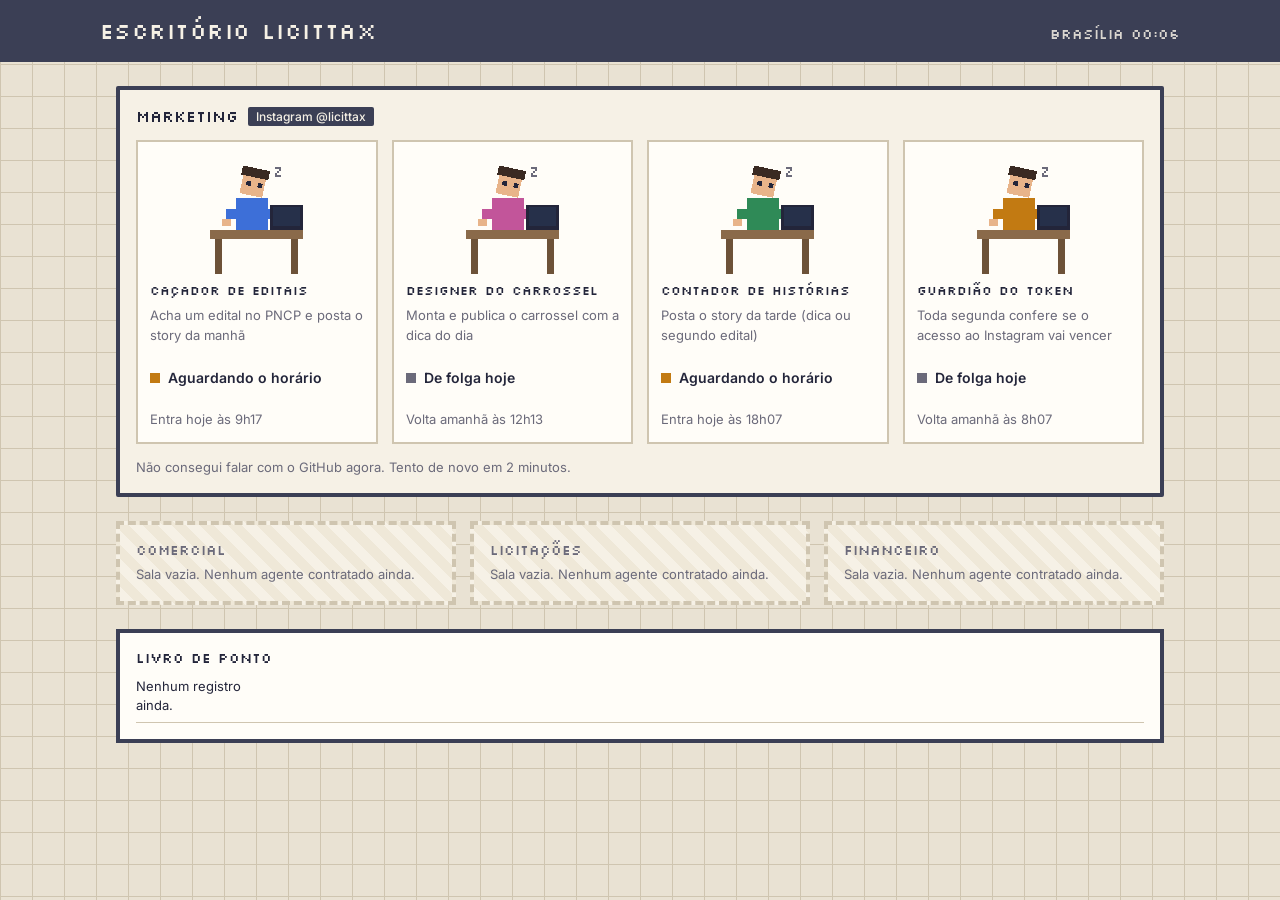
==== docs/escritorio/index.html @ 9f56977e "feat: escritorio virtual com o status ao vivo dos agentes Co-Authored-By: Claude Opus 5.5 <noreply@a" ====
<!doctype html>
<html lang="pt-BR">
<head>
<meta charset="utf-8">
<meta name="viewport" content="width=device-width,initial-scale=1,viewport-fit=cover">
<title>Escritório Licittax</title>
<link rel="preconnect" href="https://fonts.googleapis.com">
<link rel="stylesheet" href="https://fonts.googleapis.com/css2?family=Silkscreen&family=Inter:wght@400;500;600&display=swap">
<style>
/* Layout: planta baixa de escritório vista de cima — salas por departamento, mesas com os agentes. */
:root{
  --chao:#e9e2d3; --parede:#3b3f55; --sala:#f6f1e6; --linha:#cfc5b0;
  --tinta:#23253a; --suave:#6b6a7a;
  --ok:#2f8a57; --alerta:#c27a12; --erro:#c23b3b; --ativo:#3d6fd8;
  --pixel:"Silkscreen", ui-monospace, monospace; --texto:"Inter", system-ui, sans-serif;
  color-scheme:light;
}
*{box-sizing:border-box}
body{margin:0;background:var(--chao);color:var(--tinta);font:15px/1.5 var(--texto);
  background-image:linear-gradient(var(--linha) 1px,transparent 1px),linear-gradient(90deg,var(--linha) 1px,transparent 1px);
  background-size:32px 32px}
.topo{background:var(--parede);color:#f6f1e6;padding-block:18px;padding-left:max(16px,env(safe-area-inset-left,0px));padding-right:max(16px,env(safe-area-inset-right,0px))}
.topo-in{max-width:1080px;margin:0 auto;display:flex;flex-wrap:wrap;gap:8px 24px;align-items:baseline;justify-content:space-between}
h1{font:400 22px/1.2 var(--pixel);margin:0;letter-spacing:.02em}
.relogio{font:400 14px var(--pixel);opacity:.85;font-variant-numeric:tabular-nums}
main{max-width:1080px;margin:0 auto;padding-block:24px 48px;padding-left:max(16px,env(safe-area-inset-left,0px));padding-right:max(16px,env(safe-area-inset-right,0px));display:grid;gap:24px}
.sala{background:var(--sala);border:4px solid var(--parede);border-radius:2px;padding:16px;display:grid;gap:14px;min-width:0}
.sala h2{font:400 16px var(--pixel);margin:0;display:flex;gap:10px;align-items:center;flex-wrap:wrap}
.porta{font:500 12px var(--texto);background:var(--parede);color:#f6f1e6;padding:2px 8px;border-radius:2px}
.mesas{display:grid;grid-template-columns:repeat(auto-fit,minmax(230px,1fr));gap:14px}
.mesa{border:2px solid var(--linha);background:#fffdf8;padding:12px;display:grid;gap:8px;min-width:0;position:relative}
.mesa[data-estado="trabalhando"]{border-color:var(--ativo)}
.mesa[data-estado="erro"],.mesa[data-estado="atrasado"]{border-color:var(--erro)}
.cena{height:120px;display:flex;justify-content:center;align-items:flex-end}
.cena svg{height:120px;width:auto;image-rendering:pixelated}
.nome{font:400 13px var(--pixel);margin:0}
.funcao{font-size:13px;color:var(--suave);margin:0}
.status{font-weight:600;font-size:14px;display:flex;gap:8px;align-items:center}
.status::before{content:"";width:10px;height:10px;flex:none;background:var(--suave)}
[data-estado="trabalhando"] .status::before{background:var(--ativo);animation:pisca 1s steps(2) infinite}
[data-estado="feito"] .status::before{background:var(--ok)}
[data-estado="erro"] .status::before,[data-estado="atrasado"] .status::before{background:var(--erro)}
[data-estado="aguardando"] .status::before{background:var(--alerta)}
.detalhe{font-size:13px;color:var(--suave);margin:0}
.vazias{display:grid;grid-template-columns:repeat(auto-fit,minmax(200px,1fr));gap:14px}
.vazia{background:repeating-linear-gradient(45deg,var(--sala),var(--sala) 10px,#efe8d8 10px,#efe8d8 20px);border:4px dashed var(--linha);padding:16px;display:grid;gap:6px}
.vazia h2{font:400 14px var(--pixel);margin:0;color:var(--suave)}
.vazia p{margin:0;font-size:13px;color:var(--suave)}
.diario{background:#fffdf8;border:4px solid var(--parede);padding:16px;min-width:0}
.diario h2{font:400 14px var(--pixel);margin:0 0 10px}
.diario ol{list-style:none;margin:0;padding:0;display:grid;gap:6px}
.diario li{display:grid;grid-template-columns:110px 1fr;gap:10px;font-size:13px;border-bottom:1px solid var(--linha);padding-bottom:6px}
.diario time{font-variant-numeric:tabular-nums;color:var(--suave)}
.aviso{font-size:13px;color:var(--suave);margin:0}
.braco{animation:digita .35s steps(2) infinite}
.zzz{animation:sobe 2.4s steps(6) infinite}
.tela{fill:#26304a}
[data-estado="trabalhando"] .tela{fill:#7fb2ff;animation:pisca .6s steps(2) infinite}
@keyframes digita{50%{transform:translateY(-2px)}}
@keyframes pisca{50%{opacity:.45}}
@keyframes sobe{0%{opacity:0;transform:translate(0,4px)}30%{opacity:1}100%{opacity:0;transform:translate(4px,-10px)}}
@media (prefers-reduced-motion:reduce){*{animation:none!important}}
@media (max-width:440px){.diario li{grid-template-columns:1fr}}
</style>
</head>
<body>
<header class="topo"><div class="topo-in">
  <h1>Escritório Licittax</h1>
  <span class="relogio" id="relogio">--:--</span>
</div></header>

<main>
  <section class="sala" aria-labelledby="mkt">
    <h2 id="mkt">Marketing <span class="porta">Instagram @licittax</span></h2>
    <div class="mesas" id="mesas"></div>
    <p class="aviso" id="aviso">Carregando o expediente…</p>
  </section>

  <div class="vazias">
    <div class="vazia"><h2>Comercial</h2><p>Sala vazia. Nenhum agente contratado ainda.</p></div>
    <div class="vazia"><h2>Licitações</h2><p>Sala vazia. Nenhum agente contratado ainda.</p></div>
    <div class="vazia"><h2>Financeiro</h2><p>Sala vazia. Nenhum agente contratado ainda.</p></div>
  </div>

  <section class="diario" aria-labelledby="diario-t">
    <h2 id="diario-t">Livro de ponto</h2>
    <ol id="diario"></ol>
  </section>
</main>

<script>
const REPO = "gleaoadv-commits/Licittax-Instagram";
const INICIO_ROTACAO = "2026-11-21";
const TZ = "America/Sao_Paulo";

const AGENTES = [
  {id:"story-edital.yml", nome:"Caçador de Editais", funcao:"Acha um edital no PNCP e posta o story da manhã",
   camisa:"#3d6fd8", h:9, m:17, quando:()=>true, marca:d=>[`${d}-edital`]},
  {id:"post-dica.yml", nome:"Designer do Carrossel", funcao:"Monta e publica o carrossel com a dica do dia",
   camisa:"#c2559a", h:12, m:13, quando:d=>diaDePost(d), marca:d=>[`${d}-post`]},
  {id:"story-dica.yml", nome:"Contador de Histórias", funcao:"Posta o story da tarde (dica ou segundo edital)",
   camisa:"#2f8a57", h:18, m:7, quando:()=>true, marca:d=>[`${d}-story-dica`,`${d}-edital-tarde`]},
  {id:"checar-token.yml", nome:"Guardião do Token", funcao:"Toda segunda confere se o acesso ao Instagram vai vencer",
   camisa:"#c27a12", h:8, m:7, quando:d=>diaSemana(d)===1, marca:null},
];

function agoraBR(){
  const p = Object.fromEntries(new Intl.DateTimeFormat("en-CA",{timeZone:TZ,year:"numeric",month:"2-digit",day:"2-digit",hour:"2-digit",minute:"2-digit",hourCycle:"h23"})
    .formatToParts(new Date()).map(x=>[x.type,x.value]));
  return {data:`${p.year}-${p.month}-${p.day}`, min:+p.hour*60 + +p.minute, hm:`${p.hour}:${p.minute}`};
}
const diaSemana = d => new Date(d+"T12:00:00Z").getUTCDay();
const diaDePost = d => Math.round((new Date(d+"T12:00:00Z")-new Date(INICIO_ROTACAO+"T12:00:00Z"))/864e5) % 2 === 0;
const somaDias = (d,n) => new Date(new Date(d+"T12:00:00Z").getTime()+n*864e5).toISOString().slice(0,10);
const hora = (h,m) => `${h}h${String(m).padStart(2,"0")}`;
const dataBR = iso => new Intl.DateTimeFormat("pt-BR",{timeZone:TZ,day:"2-digit",month:"2-digit",hour:"2-digit",minute:"2-digit"}).format(new Date(iso));
const dataBRdia = iso => new Intl.DateTimeFormat("en-CA",{timeZone:TZ,year:"numeric",month:"2-digit",day:"2-digit"}).format(new Date(iso));
const NOMES_DIA = ["domingo","segunda","terça","quarta","quinta","sexta","sábado"];

function proximoTurno(a, hoje, minAgora){
  for(let i=0;i<9;i++){
    const d = somaDias(hoje,i);
    if(!a.quando(d)) continue;
    if(i===0 && minAgora >= a.h*60+a.m) continue;
    const quando = i===0 ? "hoje" : i===1 ? "amanhã" : NOMES_DIA[diaSemana(d)];
    return `${quando} às ${hora(a.h,a.m)}`;
  }
  return "em breve";
}

function boneco(cor, estado){
  const pele="#e8b48a", cabelo="#3a2a22";
  const trabalhando = estado==="trabalhando";
  const dormindo = estado==="aguardando" || estado==="folga";
  const balao = estado==="feito" ? `<rect x="30" y="2" width="12" height="10" fill="#2f8a57"/><path d="M33 7l2 2 4-4" stroke="#fff" stroke-width="1.6" fill="none"/>`
    : (estado==="erro"||estado==="atrasado") ? `<rect x="30" y="2" width="12" height="10" fill="#c23b3b"/><rect x="35" y="4" width="2" height="4" fill="#fff"/><rect x="35" y="9" width="2" height="2" fill="#fff"/>`
    : dormindo ? `<text class="zzz" x="31" y="10" font-family="Silkscreen,monospace" font-size="7" fill="#6b6a7a">z</text>` : "";
  const cabeca = dormindo ? `transform="rotate(12 22 16)"` : "";
  return `<svg viewBox="0 0 48 52" aria-hidden="true" shape-rendering="crispEdges">
    ${balao}
    <g ${cabeca}><rect x="17" y="8" width="10" height="10" fill="${pele}"/><rect x="16" y="6" width="12" height="4" fill="${cabelo}"/>
    <rect x="19" y="12" width="2" height="2" fill="#23253a"/><rect x="24" y="12" width="2" height="2" fill="#23253a"/></g>
    <rect x="15" y="19" width="14" height="14" fill="${cor}"/>
    <g class="${trabalhando?"braco":""}"><rect x="11" y="24" width="5" height="4" fill="${cor}"/><rect x="28" y="24" width="5" height="4" fill="${cor}"/>
    <rect x="9" y="28" width="4" height="3" fill="${pele}"/><rect x="31" y="28" width="4" height="3" fill="${pele}"/></g>
    <rect x="4" y="33" width="40" height="4" fill="#8a6a4a"/><rect x="6" y="37" width="3" height="15" fill="#6d5238"/><rect x="39" y="37" width="3" height="15" fill="#6d5238"/>
    <rect x="30" y="22" width="14" height="11" fill="#23253a"/><rect class="tela" x="31" y="23" width="12" height="8"/>
    <rect x="35" y="33" width="4" height="0" fill="#23253a"/>
  </svg>`;
}

let estadoPub = new Set();
async function carregar(){
  const a = agoraBR();
  document.getElementById("relogio").textContent = `Brasília ${a.hm}`;
  let runs = [];
  try{
    const [r, e] = await Promise.all([
      fetch(`https://api.github.com/repos/${REPO}/actions/runs?per_page=50`).then(x=>{if(!x.ok) throw new Error(x.status); return x.json();}),
      fetch(`https://raw.githubusercontent.com/${REPO}/main/data/estado.json?t=${Date.now()}`).then(x=>x.ok?x.json():{}).catch(()=>({})),
    ]);
    runs = r.workflow_runs || [];
    estadoPub = new Set(e.publicacoes || []);
    document.getElementById("aviso").textContent = `Atualizado às ${a.hm}. A página se atualiza sozinha a cada 2 minutos.`;
  }catch(err){
    document.getElementById("aviso").textContent = "Não consegui falar com o GitHub agora. Tento de novo em 2 minutos.";
  }
  desenhar(runs, a);
}

function desenhar(runs, a){
  const hoje = a.data;
  const mesas = AGENTES.map(ag=>{
    const meus = runs.filter(r=>r.path && r.path.endsWith(ag.id));
    const ativo = meus.find(r=>r.status!=="completed");
    const ultimo = meus.find(r=>r.status==="completed" && r.conclusion!=="skipped" && r.conclusion!=="cancelled");
    const trabalhaHoje = ag.quando(hoje);
    const turno = ag.h*60+ag.m;
    const publicou = ag.marca ? ag.marca(hoje).some(m=>estadoPub.has(m)) : (ultimo && dataBRdia(ultimo.created_at)===hoje && ultimo.conclusion==="success");
    let estado, status, detalhe;
    if(ativo){ estado="trabalhando"; status="Trabalhando agora"; detalhe="Começou às "+dataBR(ativo.created_at).slice(-5); }
    else if(!trabalhaHoje){ estado="folga"; status="De folga hoje"; detalhe="Volta "+proximoTurno(ag,hoje,a.min); }
    else if(publicou){ estado="feito"; status = ag.marca ? "Publicou hoje" : "Conferiu hoje: tudo certo"; detalhe="Próximo turno: "+proximoTurno(ag,hoje,a.min); }
    else if(a.min < turno){ estado="aguardando"; status="Aguardando o horário"; detalhe="Entra "+proximoTurno(ag,hoje,a.min); }
    else if(ultimo && ultimo.conclusion==="failure" && dataBRdia(ultimo.created_at)===hoje){ estado="erro"; status="Deu erro"; detalhe = a.min < turno+40 ? `Tenta de novo às ${hora(ag.h,ag.m+40)}` : "Precisa de ajuda: me chame no Claude"; }
    else if(a.min < turno+90){ estado="aguardando"; status="Batendo o ponto"; detalhe="O disparo das "+hora(ag.h,ag.m)+" está a caminho"; }
    else { estado="atrasado"; status="Não publicou hoje"; detalhe="Precisa de ajuda: me chame no Claude"; }
    return `<article class="mesa" data-estado="${estado}">
      <div class="cena">${boneco(ag.camisa, estado)}</div>
      <p class="nome">${ag.nome}</p>
      <p class="funcao">${ag.funcao}</p>
      <p class="status">${status}</p>
      <p class="detalhe">${detalhe}</p>
    </article>`;
  }).join("");
  document.getElementById("mesas").innerHTML = mesas;

  const nomes = Object.fromEntries(AGENTES.map(x=>[x.id,x.nome]));
  const itens = runs.filter(r=>r.path && nomes[r.path.split("/").pop()] && r.conclusion!=="skipped" && r.conclusion!=="cancelled").slice(0,12).map(r=>{
    const quem = nomes[r.path.split("/").pop()];
    const o = r.status!=="completed" ? "está trabalhando" : r.conclusion==="success" ? "terminou o turno" : "teve um erro";
    return `<li><time>${dataBR(r.created_at)}</time><span>${quem} ${o}</span></li>`;
  });
  document.getElementById("diario").innerHTML = itens.join("") || "<li><span>Nenhum registro ainda.</span></li>";
}

carregar();
setInterval(carregar, 120000);
</script>
</body>
</html>
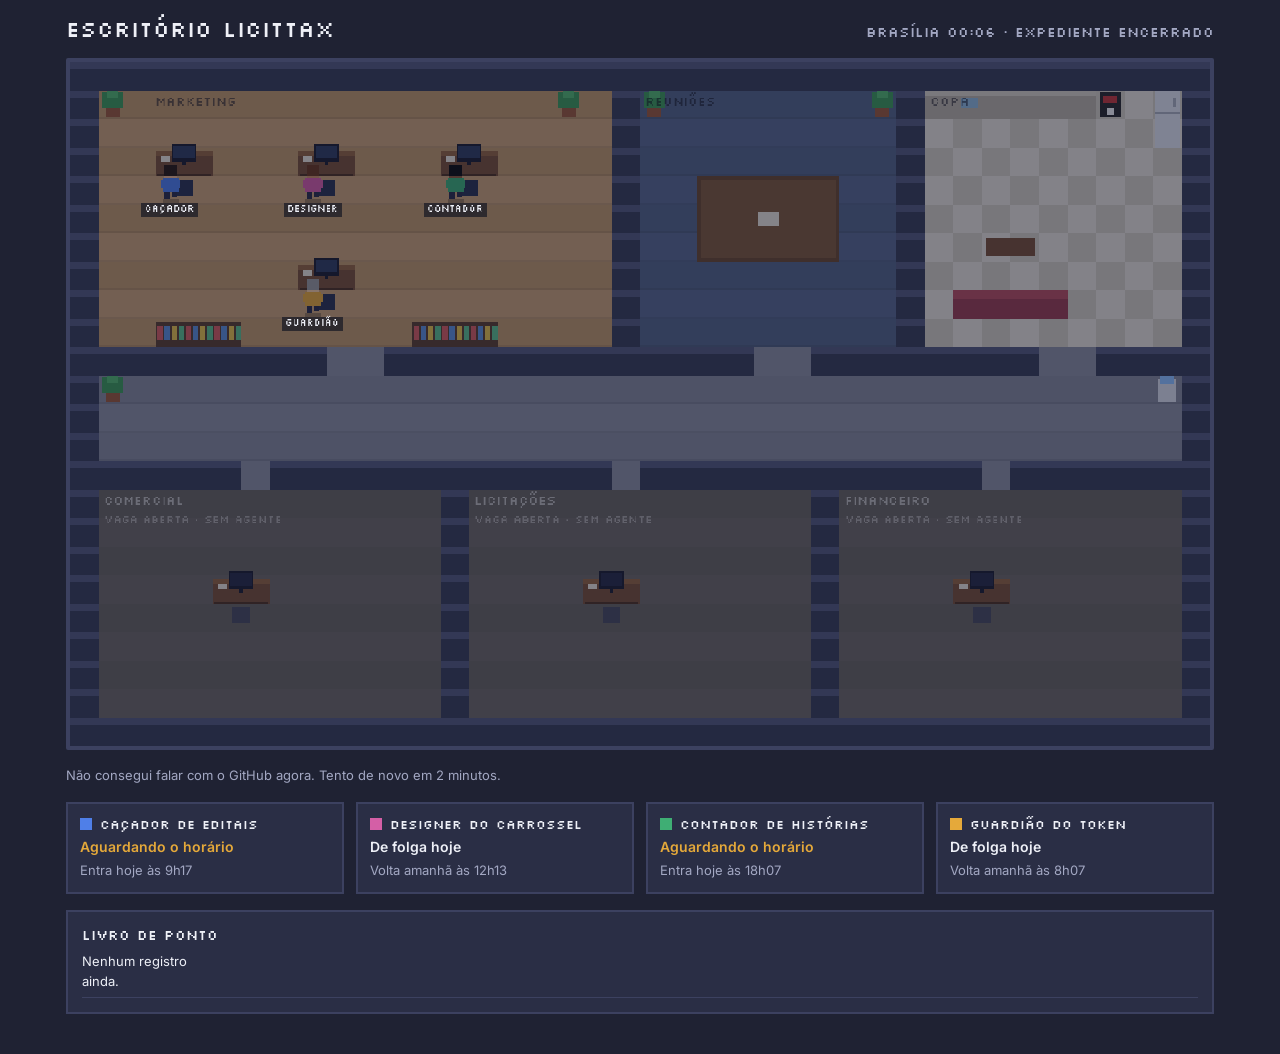
==== commit 857938f9: "feat: escritorio em planta vista de cima com agentes animados Co-Authored-By: Claude Opus 5.5 <norep" ====
--- a/docs/escritorio/index.html
+++ b/docs/escritorio/index.html
@@ -7,103 +7,61 @@
 <link rel="preconnect" href="https://fonts.googleapis.com">
 <link rel="stylesheet" href="https://fonts.googleapis.com/css2?family=Silkscreen&family=Inter:wght@400;500;600&display=swap">
 <style>
-/* Layout: planta baixa de escritório vista de cima — salas por departamento, mesas com os agentes. */
+/* Layout: planta do escritorio vista de cima (canvas) + fichas de status e livro de ponto abaixo. */
 :root{
-  --chao:#e9e2d3; --parede:#3b3f55; --sala:#f6f1e6; --linha:#cfc5b0;
-  --tinta:#23253a; --suave:#6b6a7a;
-  --ok:#2f8a57; --alerta:#c27a12; --erro:#c23b3b; --ativo:#3d6fd8;
+  --fundo:#1f2233; --painel:#2a2e45; --linha:#3c4160; --tinta:#eef0f7; --suave:#a3a8c3;
+  --ok:#4cc38a; --alerta:#e5a93a; --erro:#ff6b6b; --ativo:#6ea8ff;
   --pixel:"Silkscreen", ui-monospace, monospace; --texto:"Inter", system-ui, sans-serif;
-  color-scheme:light;
+  color-scheme:dark;
 }
 *{box-sizing:border-box}
-body{margin:0;background:var(--chao);color:var(--tinta);font:15px/1.5 var(--texto);
-  background-image:linear-gradient(var(--linha) 1px,transparent 1px),linear-gradient(90deg,var(--linha) 1px,transparent 1px);
-  background-size:32px 32px}
-.topo{background:var(--parede);color:#f6f1e6;padding-block:18px;padding-left:max(16px,env(safe-area-inset-left,0px));padding-right:max(16px,env(safe-area-inset-right,0px))}
-.topo-in{max-width:1080px;margin:0 auto;display:flex;flex-wrap:wrap;gap:8px 24px;align-items:baseline;justify-content:space-between}
-h1{font:400 22px/1.2 var(--pixel);margin:0;letter-spacing:.02em}
-.relogio{font:400 14px var(--pixel);opacity:.85;font-variant-numeric:tabular-nums}
-main{max-width:1080px;margin:0 auto;padding-block:24px 48px;padding-left:max(16px,env(safe-area-inset-left,0px));padding-right:max(16px,env(safe-area-inset-right,0px));display:grid;gap:24px}
-.sala{background:var(--sala);border:4px solid var(--parede);border-radius:2px;padding:16px;display:grid;gap:14px;min-width:0}
-.sala h2{font:400 16px var(--pixel);margin:0;display:flex;gap:10px;align-items:center;flex-wrap:wrap}
-.porta{font:500 12px var(--texto);background:var(--parede);color:#f6f1e6;padding:2px 8px;border-radius:2px}
-.mesas{display:grid;grid-template-columns:repeat(auto-fit,minmax(230px,1fr));gap:14px}
-.mesa{border:2px solid var(--linha);background:#fffdf8;padding:12px;display:grid;gap:8px;min-width:0;position:relative}
-.mesa[data-estado="trabalhando"]{border-color:var(--ativo)}
-.mesa[data-estado="erro"],.mesa[data-estado="atrasado"]{border-color:var(--erro)}
-.cena{height:120px;display:flex;justify-content:center;align-items:flex-end}
-.cena svg{height:120px;width:auto;image-rendering:pixelated}
-.nome{font:400 13px var(--pixel);margin:0}
-.funcao{font-size:13px;color:var(--suave);margin:0}
-.status{font-weight:600;font-size:14px;display:flex;gap:8px;align-items:center}
-.status::before{content:"";width:10px;height:10px;flex:none;background:var(--suave)}
-[data-estado="trabalhando"] .status::before{background:var(--ativo);animation:pisca 1s steps(2) infinite}
-[data-estado="feito"] .status::before{background:var(--ok)}
-[data-estado="erro"] .status::before,[data-estado="atrasado"] .status::before{background:var(--erro)}
-[data-estado="aguardando"] .status::before{background:var(--alerta)}
-.detalhe{font-size:13px;color:var(--suave);margin:0}
-.vazias{display:grid;grid-template-columns:repeat(auto-fit,minmax(200px,1fr));gap:14px}
-.vazia{background:repeating-linear-gradient(45deg,var(--sala),var(--sala) 10px,#efe8d8 10px,#efe8d8 20px);border:4px dashed var(--linha);padding:16px;display:grid;gap:6px}
-.vazia h2{font:400 14px var(--pixel);margin:0;color:var(--suave)}
-.vazia p{margin:0;font-size:13px;color:var(--suave)}
-.diario{background:#fffdf8;border:4px solid var(--parede);padding:16px;min-width:0}
-.diario h2{font:400 14px var(--pixel);margin:0 0 10px}
+html,body{background:var(--fundo)}
+body{margin:0;color:var(--tinta);font:15px/1.5 var(--texto)}
+.wrap{max-width:1180px;margin:0 auto;padding-block:16px 40px;padding-left:max(16px,env(safe-area-inset-left,0px));padding-right:max(16px,env(safe-area-inset-right,0px));display:grid;gap:16px}
+header{display:flex;flex-wrap:wrap;gap:6px 20px;align-items:baseline;justify-content:space-between}
+h1{font:400 22px/1.2 var(--pixel);margin:0}
+.relogio{font:400 14px var(--pixel);color:var(--suave);font-variant-numeric:tabular-nums}
+.planta{overflow-x:auto;border:4px solid var(--linha);background:#000;border-radius:2px}
+canvas{display:block;width:100%;min-width:760px;image-rendering:pixelated;cursor:pointer}
+.fichas{display:grid;grid-template-columns:repeat(auto-fit,minmax(240px,1fr));gap:12px}
+.ficha{background:var(--painel);border:2px solid var(--linha);padding:12px;display:grid;gap:4px;min-width:0}
+.ficha[data-estado="trabalhando"]{border-color:var(--ativo)}
+.ficha[data-estado="erro"],.ficha[data-estado="atrasado"]{border-color:var(--erro)}
+.ficha .nome{font:400 13px var(--pixel);margin:0;display:flex;gap:8px;align-items:center}
+.ficha .cor{width:12px;height:12px;flex:none}
+.ficha .status{font-weight:600;font-size:14px;margin:0}
+[data-estado="trabalhando"] .status{color:var(--ativo)}
+[data-estado="feito"] .status{color:var(--ok)}
+[data-estado="aguardando"] .status{color:var(--alerta)}
+[data-estado="erro"] .status,[data-estado="atrasado"] .status{color:var(--erro)}
+.ficha .detalhe{font-size:13px;color:var(--suave);margin:0}
+.diario{background:var(--painel);border:2px solid var(--linha);padding:14px;min-width:0}
+.diario h2{font:400 14px var(--pixel);margin:0 0 8px}
 .diario ol{list-style:none;margin:0;padding:0;display:grid;gap:6px}
 .diario li{display:grid;grid-template-columns:110px 1fr;gap:10px;font-size:13px;border-bottom:1px solid var(--linha);padding-bottom:6px}
 .diario time{font-variant-numeric:tabular-nums;color:var(--suave)}
 .aviso{font-size:13px;color:var(--suave);margin:0}
-.braco{animation:digita .35s steps(2) infinite}
-.zzz{animation:sobe 2.4s steps(6) infinite}
-.tela{fill:#26304a}
-[data-estado="trabalhando"] .tela{fill:#7fb2ff;animation:pisca .6s steps(2) infinite}
-@keyframes digita{50%{transform:translateY(-2px)}}
-@keyframes pisca{50%{opacity:.45}}
-@keyframes sobe{0%{opacity:0;transform:translate(0,4px)}30%{opacity:1}100%{opacity:0;transform:translate(4px,-10px)}}
-@media (prefers-reduced-motion:reduce){*{animation:none!important}}
 @media (max-width:440px){.diario li{grid-template-columns:1fr}}
 </style>
 </head>
 <body>
-<header class="topo"><div class="topo-in">
-  <h1>Escritório Licittax</h1>
-  <span class="relogio" id="relogio">--:--</span>
-</div></header>
-
-<main>
-  <section class="sala" aria-labelledby="mkt">
-    <h2 id="mkt">Marketing <span class="porta">Instagram @licittax</span></h2>
-    <div class="mesas" id="mesas"></div>
-    <p class="aviso" id="aviso">Carregando o expediente…</p>
-  </section>
-
-  <div class="vazias">
-    <div class="vazia"><h2>Comercial</h2><p>Sala vazia. Nenhum agente contratado ainda.</p></div>
-    <div class="vazia"><h2>Licitações</h2><p>Sala vazia. Nenhum agente contratado ainda.</p></div>
-    <div class="vazia"><h2>Financeiro</h2><p>Sala vazia. Nenhum agente contratado ainda.</p></div>
-  </div>
-
-  <section class="diario" aria-labelledby="diario-t">
-    <h2 id="diario-t">Livro de ponto</h2>
-    <ol id="diario"></ol>
-  </section>
-</main>
+<div class="wrap">
+  <header>
+    <h1>Escritório Licittax</h1>
+    <span class="relogio" id="relogio">--:--</span>
+  </header>
+  <div class="planta"><canvas id="cena" width="1280" height="768" aria-label="Planta do escritório com os agentes trabalhando"></canvas></div>
+  <p class="aviso" id="aviso">Carregando o expediente…</p>
+  <div class="fichas" id="fichas"></div>
+  <section class="diario"><h2>Livro de ponto</h2><ol id="diario"></ol></section>
+</div>
 
 <script>
 const REPO = "gleaoadv-commits/Licittax-Instagram";
 const INICIO_ROTACAO = "2026-11-21";
 const TZ = "America/Sao_Paulo";
 
-const AGENTES = [
-  {id:"story-edital.yml", nome:"Caçador de Editais", funcao:"Acha um edital no PNCP e posta o story da manhã",
-   camisa:"#3d6fd8", h:9, m:17, quando:()=>true, marca:d=>[`${d}-edital`]},
-  {id:"post-dica.yml", nome:"Designer do Carrossel", funcao:"Monta e publica o carrossel com a dica do dia",
-   camisa:"#c2559a", h:12, m:13, quando:d=>diaDePost(d), marca:d=>[`${d}-post`]},
-  {id:"story-dica.yml", nome:"Contador de Histórias", funcao:"Posta o story da tarde (dica ou segundo edital)",
-   camisa:"#2f8a57", h:18, m:7, quando:()=>true, marca:d=>[`${d}-story-dica`,`${d}-edital-tarde`]},
-  {id:"checar-token.yml", nome:"Guardião do Token", funcao:"Toda segunda confere se o acesso ao Instagram vai vencer",
-   camisa:"#c27a12", h:8, m:7, quando:d=>diaSemana(d)===1, marca:null},
-];
-
+/* ---------- datas ---------- */
 function agoraBR(){
   const p = Object.fromEntries(new Intl.DateTimeFormat("en-CA",{timeZone:TZ,year:"numeric",month:"2-digit",day:"2-digit",hour:"2-digit",minute:"2-digit",hourCycle:"h23"})
     .formatToParts(new Date()).map(x=>[x.type,x.value]));
@@ -114,98 +72,310 @@
 const somaDias = (d,n) => new Date(new Date(d+"T12:00:00Z").getTime()+n*864e5).toISOString().slice(0,10);
 const hora = (h,m) => `${h}h${String(m).padStart(2,"0")}`;
 const dataBR = iso => new Intl.DateTimeFormat("pt-BR",{timeZone:TZ,day:"2-digit",month:"2-digit",hour:"2-digit",minute:"2-digit"}).format(new Date(iso));
-const dataBRdia = iso => new Intl.DateTimeFormat("en-CA",{timeZone:TZ,year:"numeric",month:"2-digit",day:"2-digit"}).format(new Date(iso));
+const diaBR = iso => new Intl.DateTimeFormat("en-CA",{timeZone:TZ,year:"numeric",month:"2-digit",day:"2-digit"}).format(new Date(iso));
 const NOMES_DIA = ["domingo","segunda","terça","quarta","quinta","sexta","sábado"];
+
+/* ---------- agentes ---------- */
+const AGENTES = [
+  {id:"story-edital.yml", nome:"Caçador de Editais", curto:"Caçador", camisa:"#4f7fe8", cabelo:"#2b1d14", pele:"#e8b48a",
+   h:9, m:17, quando:()=>true, marca:d=>[`${d}-edital`], mesa:[3,3],
+   falas:{trabalhando:["Buscando no PNCP…","Achei um pregão!","Montando o story…"], feito:["Edital de hoje já foi!","Story da manhã no ar."], aguardando:["Às 9h17 eu caço editais."], folga:["Hoje é folga."]}},
+  {id:"post-dica.yml", nome:"Designer do Carrossel", curto:"Designer", camisa:"#d45fa6", cabelo:"#6b3a1e", pele:"#c98e64",
+   h:12, m:13, quando:d=>diaDePost(d), marca:d=>[`${d}-post`], mesa:[8,3],
+   falas:{trabalhando:["Desenhando os slides…","Escrevendo a legenda…","Publicando o carrossel!"], feito:["Carrossel publicado!","A dica de hoje ficou boa."], aguardando:["Carrossel sai 12h13."], folga:["Hoje não tem carrossel.","Amanhã é minha vez."]}},
+  {id:"story-dica.yml", nome:"Contador de Histórias", curto:"Contador", camisa:"#3fae74", cabelo:"#111111", pele:"#8d5a3b",
+   h:18, m:7, quando:()=>true, marca:d=>[`${d}-story-dica`,`${d}-edital-tarde`], mesa:[13,3],
+   falas:{trabalhando:["Preparando o story da tarde…","Quase pronto!"], feito:["Story da tarde no ar!"], aguardando:["Às 18h07 é comigo."], folga:["Hoje é folga."]}},
+  {id:"checar-token.yml", nome:"Guardião do Token", curto:"Guardião", camisa:"#e5a93a", cabelo:"#9a9a9a", pele:"#f0c9a0",
+   h:8, m:7, quando:d=>diaSemana(d)===1, marca:null, mesa:[8,7],
+   falas:{trabalhando:["Conferindo o acesso…"], feito:["Token em dia!"], aguardando:["Segunda eu confiro o token."], folga:["Segunda eu confiro o token.","Acesso ao Instagram ok."]}},
+];
+const PAPO = [["Café?","Bora!"],["Bom trabalho hoje!","Valeu!"],["Tudo certo por aí?","Tudo em ordem."],["Reunião rapidinha?","Fechado."],["Viu o story de hoje?","Ficou ótimo!"]];
 
 function proximoTurno(a, hoje, minAgora){
   for(let i=0;i<9;i++){
     const d = somaDias(hoje,i);
     if(!a.quando(d)) continue;
     if(i===0 && minAgora >= a.h*60+a.m) continue;
-    const quando = i===0 ? "hoje" : i===1 ? "amanhã" : NOMES_DIA[diaSemana(d)];
-    return `${quando} às ${hora(a.h,a.m)}`;
+    return `${i===0?"hoje":i===1?"amanhã":NOMES_DIA[diaSemana(d)]} às ${hora(a.h,a.m)}`;
   }
   return "em breve";
 }
 
-function boneco(cor, estado){
-  const pele="#e8b48a", cabelo="#3a2a22";
-  const trabalhando = estado==="trabalhando";
-  const dormindo = estado==="aguardando" || estado==="folga";
-  const balao = estado==="feito" ? `<rect x="30" y="2" width="12" height="10" fill="#2f8a57"/><path d="M33 7l2 2 4-4" stroke="#fff" stroke-width="1.6" fill="none"/>`
-    : (estado==="erro"||estado==="atrasado") ? `<rect x="30" y="2" width="12" height="10" fill="#c23b3b"/><rect x="35" y="4" width="2" height="4" fill="#fff"/><rect x="35" y="9" width="2" height="2" fill="#fff"/>`
-    : dormindo ? `<text class="zzz" x="31" y="10" font-family="Silkscreen,monospace" font-size="7" fill="#6b6a7a">z</text>` : "";
-  const cabeca = dormindo ? `transform="rotate(12 22 16)"` : "";
-  return `<svg viewBox="0 0 48 52" aria-hidden="true" shape-rendering="crispEdges">
-    ${balao}
-    <g ${cabeca}><rect x="17" y="8" width="10" height="10" fill="${pele}"/><rect x="16" y="6" width="12" height="4" fill="${cabelo}"/>
-    <rect x="19" y="12" width="2" height="2" fill="#23253a"/><rect x="24" y="12" width="2" height="2" fill="#23253a"/></g>
-    <rect x="15" y="19" width="14" height="14" fill="${cor}"/>
-    <g class="${trabalhando?"braco":""}"><rect x="11" y="24" width="5" height="4" fill="${cor}"/><rect x="28" y="24" width="5" height="4" fill="${cor}"/>
-    <rect x="9" y="28" width="4" height="3" fill="${pele}"/><rect x="31" y="28" width="4" height="3" fill="${pele}"/></g>
-    <rect x="4" y="33" width="40" height="4" fill="#8a6a4a"/><rect x="6" y="37" width="3" height="15" fill="#6d5238"/><rect x="39" y="37" width="3" height="15" fill="#6d5238"/>
-    <rect x="30" y="22" width="14" height="11" fill="#23253a"/><rect class="tela" x="31" y="23" width="12" height="8"/>
-    <rect x="35" y="33" width="4" height="0" fill="#23253a"/>
-  </svg>`;
-}
-
-let estadoPub = new Set();
+/* ---------- mapa (40 x 24 tiles) ---------- */
+const T=16, W=40, H=24, S=2;
+const PAREDE=1, BLOQ=2;
+const grade = Array.from({length:H},()=>Array(W).fill(0));
+const salas = [
+  {nome:"MARKETING", x0:1,y0:1,x1:18,y1:9, piso:["#c9a274","#bf9868"]},
+  {nome:"REUNIÕES", x0:20,y0:1,x1:28,y1:9, piso:["#5a6a8c","#566684"]},
+  {nome:"COPA", x0:30,y0:1,x1:38,y1:9, piso:["#e6e1d6","#d3cdbf"], xadrez:true},
+  {nome:"", x0:1,y0:11,x1:38,y1:13, piso:["#8b8f9e","#868a99"]},
+  {nome:"COMERCIAL", x0:1,y0:15,x1:12,y1:22, piso:["#6e6a63","#69655e"], vaga:true},
+  {nome:"LICITAÇÕES", x0:14,y0:15,x1:25,y1:22, piso:["#6e6a63","#69655e"], vaga:true},
+  {nome:"FINANCEIRO", x0:27,y0:15,x1:38,y1:22, piso:["#6e6a63","#69655e"], vaga:true},
+];
+for(let y=0;y<H;y++) for(let x=0;x<W;x++) if(x===0||y===0||x===W-1||y===H-1) grade[y][x]=PAREDE;
+for(let x=0;x<W;x++){ grade[10][x]=PAREDE; grade[14][x]=PAREDE; }
+for(let y=0;y<=10;y++){ grade[y][19]=PAREDE; grade[y][29]=PAREDE; }
+for(let y=14;y<H;y++){ grade[y][13]=PAREDE; grade[y][26]=PAREDE; }
+for(const x of [9,10]) grade[10][x]=0;
+for(const x of [24,25]) grade[10][x]=0;
+for(const x of [34,35]) grade[10][x]=0;
+for(const x of [6,19,32]) grade[14][x]=0;
+
+const moveis = [];
+function movel(tipo,x,y,w,h,extra={}){ moveis.push({tipo,x,y,w,h,...extra}); for(let j=0;j<h;j++) for(let i=0;i<w;i++) grade[y+j][x+i]=BLOQ; }
+AGENTES.forEach(a=>movel("mesa",a.mesa[0],a.mesa[1],2,1,{dono:a}));
+movel("planta",17,1,1,1); movel("planta",1,1,1,1); movel("estante",3,9,3,1); movel("estante",12,9,3,1);
+movel("mesaReuniao",22,4,5,3);
+movel("balcao",30,1,6,1); movel("cafeteira",36,1,1,1); movel("geladeira",38,1,1,2);
+movel("sofa",31,8,4,1); movel("mesinha",32,6,2,1);
+movel("planta",20,1,1,1); movel("planta",28,1,1,1);
+movel("bebedouro",38,11,1,1); movel("planta",1,11,1,1);
+movel("mesa",5,18,2,1,{vaga:true}); movel("mesa",18,18,2,1,{vaga:true}); movel("mesa",31,18,2,1,{vaga:true});
+
+const PONTOS = {
+  cafe:[[36,2],[35,2],[37,2]], reuniao:[[22,3],[24,3],[26,3],[22,7],[24,7],[26,7]],
+  sofa:[[31,9],[32,9],[33,9],[34,9]], bebedouro:[[37,11],[38,12]],
+};
+const livre = (x,y)=> x>=0&&y>=0&&x<W&&y<H&&grade[y][x]===0;
+
+function caminho(sx,sy,tx,ty){
+  if(!livre(tx,ty)) return null;
+  const key=(x,y)=>y*W+x, prev=new Map([[key(sx,sy),null]]), fila=[[sx,sy]];
+  while(fila.length){
+    const [x,y]=fila.shift();
+    if(x===tx&&y===ty){ const p=[]; let k=key(x,y); while(k!==null){ p.unshift([k%W,Math.floor(k/W)]); k=prev.get(k);} return p.slice(1); }
+    for(const [dx,dy] of [[1,0],[-1,0],[0,1],[0,-1]]){
+      const nx=x+dx, ny=y+dy, k=key(nx,ny);
+      if(livre(nx,ny)&&!prev.has(k)){ prev.set(k,key(x,y)); fila.push([nx,ny]); }
+    }
+  }
+  return null;
+}
+
+/* ---------- estado vindo do GitHub ---------- */
+let RUNS=[], PUB=new Set(), STATUS={};
 async function carregar(){
-  const a = agoraBR();
-  document.getElementById("relogio").textContent = `Brasília ${a.hm}`;
-  let runs = [];
+  const a=agoraBR();
   try{
-    const [r, e] = await Promise.all([
+    const [r,e]=await Promise.all([
       fetch(`https://api.github.com/repos/${REPO}/actions/runs?per_page=50`).then(x=>{if(!x.ok) throw new Error(x.status); return x.json();}),
       fetch(`https://raw.githubusercontent.com/${REPO}/main/data/estado.json?t=${Date.now()}`).then(x=>x.ok?x.json():{}).catch(()=>({})),
     ]);
-    runs = r.workflow_runs || [];
-    estadoPub = new Set(e.publicacoes || []);
-    document.getElementById("aviso").textContent = `Atualizado às ${a.hm}. A página se atualiza sozinha a cada 2 minutos.`;
+    RUNS=r.workflow_runs||[]; PUB=new Set(e.publicacoes||[]);
+    document.getElementById("aviso").textContent=`Status real lido do GitHub às ${a.hm}; atualiza a cada 2 minutos. Andar, café e conversas são animação; sentar para trabalhar acontece de verdade nos horários.`;
   }catch(err){
-    document.getElementById("aviso").textContent = "Não consegui falar com o GitHub agora. Tento de novo em 2 minutos.";
-  }
-  desenhar(runs, a);
-}
-
-function desenhar(runs, a){
-  const hoje = a.data;
-  const mesas = AGENTES.map(ag=>{
-    const meus = runs.filter(r=>r.path && r.path.endsWith(ag.id));
-    const ativo = meus.find(r=>r.status!=="completed");
-    const ultimo = meus.find(r=>r.status==="completed" && r.conclusion!=="skipped" && r.conclusion!=="cancelled");
-    const trabalhaHoje = ag.quando(hoje);
-    const turno = ag.h*60+ag.m;
-    const publicou = ag.marca ? ag.marca(hoje).some(m=>estadoPub.has(m)) : (ultimo && dataBRdia(ultimo.created_at)===hoje && ultimo.conclusion==="success");
-    let estado, status, detalhe;
-    if(ativo){ estado="trabalhando"; status="Trabalhando agora"; detalhe="Começou às "+dataBR(ativo.created_at).slice(-5); }
-    else if(!trabalhaHoje){ estado="folga"; status="De folga hoje"; detalhe="Volta "+proximoTurno(ag,hoje,a.min); }
-    else if(publicou){ estado="feito"; status = ag.marca ? "Publicou hoje" : "Conferiu hoje: tudo certo"; detalhe="Próximo turno: "+proximoTurno(ag,hoje,a.min); }
-    else if(a.min < turno){ estado="aguardando"; status="Aguardando o horário"; detalhe="Entra "+proximoTurno(ag,hoje,a.min); }
-    else if(ultimo && ultimo.conclusion==="failure" && dataBRdia(ultimo.created_at)===hoje){ estado="erro"; status="Deu erro"; detalhe = a.min < turno+40 ? `Tenta de novo às ${hora(ag.h,ag.m+40)}` : "Precisa de ajuda: me chame no Claude"; }
-    else if(a.min < turno+90){ estado="aguardando"; status="Batendo o ponto"; detalhe="O disparo das "+hora(ag.h,ag.m)+" está a caminho"; }
-    else { estado="atrasado"; status="Não publicou hoje"; detalhe="Precisa de ajuda: me chame no Claude"; }
-    return `<article class="mesa" data-estado="${estado}">
-      <div class="cena">${boneco(ag.camisa, estado)}</div>
-      <p class="nome">${ag.nome}</p>
-      <p class="funcao">${ag.funcao}</p>
-      <p class="status">${status}</p>
-      <p class="detalhe">${detalhe}</p>
-    </article>`;
-  }).join("");
-  document.getElementById("mesas").innerHTML = mesas;
-
-  const nomes = Object.fromEntries(AGENTES.map(x=>[x.id,x.nome]));
-  const itens = runs.filter(r=>r.path && nomes[r.path.split("/").pop()] && r.conclusion!=="skipped" && r.conclusion!=="cancelled").slice(0,12).map(r=>{
-    const quem = nomes[r.path.split("/").pop()];
-    const o = r.status!=="completed" ? "está trabalhando" : r.conclusion==="success" ? "terminou o turno" : "teve um erro";
-    return `<li><time>${dataBR(r.created_at)}</time><span>${quem} ${o}</span></li>`;
-  });
-  document.getElementById("diario").innerHTML = itens.join("") || "<li><span>Nenhum registro ainda.</span></li>";
-}
-
-carregar();
-setInterval(carregar, 120000);
+    document.getElementById("aviso").textContent="Não consegui falar com o GitHub agora. Tento de novo em 2 minutos.";
+  }
+  calcularStatus(); fichas();
+}
+function calcularStatus(){
+  const a=agoraBR(), hoje=a.data;
+  for(const ag of AGENTES){
+    const meus=RUNS.filter(r=>r.path&&r.path.endsWith(ag.id));
+    const ativo=meus.find(r=>r.status!=="completed");
+    const ultimo=meus.find(r=>r.status==="completed"&&r.conclusion!=="skipped"&&r.conclusion!=="cancelled");
+    const turno=ag.h*60+ag.m;
+    const publicou= ag.marca ? ag.marca(hoje).some(m=>PUB.has(m)) : !!(ultimo&&diaBR(ultimo.created_at)===hoje&&ultimo.conclusion==="success");
+    let e,s,d;
+    if(ativo){e="trabalhando";s="Trabalhando agora";d="Começou às "+dataBR(ativo.created_at).slice(-5);}
+    else if(!ag.quando(hoje)){e="folga";s="De folga hoje";d="Volta "+proximoTurno(ag,hoje,a.min);}
+    else if(publicou){e="feito";s=ag.marca?"Publicou hoje":"Conferiu hoje: tudo certo";d="Próximo turno: "+proximoTurno(ag,hoje,a.min);}
+    else if(a.min<turno){e="aguardando";s="Aguardando o horário";d="Entra "+proximoTurno(ag,hoje,a.min);}
+    else if(ultimo&&ultimo.conclusion==="failure"&&diaBR(ultimo.created_at)===hoje){e="erro";s="Deu erro";d=a.min<turno+40?`Tenta de novo às ${hora(ag.h,ag.m+40)}`:"Precisa de ajuda: me chame no Claude";}
+    else if(a.min<turno+90){e="aguardando";s="Batendo o ponto";d=`O disparo das ${hora(ag.h,ag.m)} está a caminho`;}
+    else {e="atrasado";s="Não publicou hoje";d="Precisa de ajuda: me chame no Claude";}
+    STATUS[ag.id]={estado:e,status:s,detalhe:d};
+  }
+}
+function fichas(){
+  document.getElementById("fichas").innerHTML=AGENTES.map(ag=>{const st=STATUS[ag.id]; return `<article class="ficha" data-estado="${st.estado}">
+    <p class="nome"><span class="cor" style="background:${ag.camisa}"></span>${ag.nome}</p>
+    <p class="status">${st.status}</p><p class="detalhe">${st.detalhe}</p></article>`;}).join("");
+  const nomes=Object.fromEntries(AGENTES.map(x=>[x.id,x.nome]));
+  const itens=RUNS.filter(r=>r.path&&nomes[r.path.split("/").pop()]&&r.conclusion!=="skipped"&&r.conclusion!=="cancelled").slice(0,10).map(r=>{
+    const o=r.status!=="completed"?"está trabalhando":r.conclusion==="success"?"terminou o turno":"teve um erro";
+    return `<li><time>${dataBR(r.created_at)}</time><span>${nomes[r.path.split("/").pop()]} ${o}</span></li>`;});
+  document.getElementById("diario").innerHTML=itens.join("")||"<li><span>Nenhum registro ainda.</span></li>";
+}
+
+/* ---------- simulacao ---------- */
+const rnd=a=>a[Math.floor(Math.random()*a.length)];
+const pessoas=AGENTES.map((ag,i)=>{const sx=ag.mesa[0], sy=ag.mesa[1]+1; return {ag, tx:sx, ty:sy, x:sx*T, y:sy*T, rota:[], tarefa:{tipo:"mesa", ate:performance.now()+1500+i*900}, balao:null, passo:0, dir:"cima"};});
+const assento=p=>[p.ag.mesa[0],p.ag.mesa[1]+1];
+const noite=()=>{const m=agoraBR().min; return m<7*60||m>=22*60;};
+
+function irPara(p,x,y){ const r=caminho(p.tx,p.ty,x,y); if(r){p.rota=r; return true;} return false; }
+function falar(p,txt,ms=3200){ p.balao={txt,ate:performance.now()+ms}; }
+
+function decidir(p,agora){
+  const st=(STATUS[p.ag.id]||{estado:"aguardando"}).estado;
+  const [ax,ay]=assento(p);
+  if(st==="trabalhando"||st==="erro"||st==="atrasado"||noite()){
+    p.tarefa={tipo: st==="trabalhando"?"trabalhar": noite()?"dormir":"alerta", ate:agora+6000};
+    if(p.tx!==ax||p.ty!==ay) irPara(p,ax,ay);
+    return;
+  }
+  const r=Math.random();
+  if(r<0.35){ p.tarefa={tipo:"mesa",ate:agora+7000+Math.random()*6000}; irPara(p,ax,ay); }
+  else if(r<0.55){ p.tarefa={tipo:"cafe",ate:agora+5000}; const [x,y]=rnd(PONTOS.cafe); irPara(p,x,y); }
+  else if(r<0.68){ p.tarefa={tipo:"sofa",ate:agora+6000}; const [x,y]=rnd(PONTOS.sofa); irPara(p,x,y); }
+  else if(r<0.78){ p.tarefa={tipo:"reuniao",ate:agora+6000}; const [x,y]=rnd(PONTOS.reuniao); irPara(p,x,y); }
+  else {
+    const livres=pessoas.filter(o=>o!==p&&!["trabalhar","alerta","dormir","conversa","espera"].includes(o.tarefa.tipo)&&!o.rota.length);
+    if(!livres.length){ p.tarefa={tipo:"mesa",ate:agora+5000}; irPara(p,ax,ay); return; }
+    const o=rnd(livres);
+    const viz=[[1,0],[-1,0],[0,1],[0,-1]].map(([dx,dy])=>[o.tx+dx,o.ty+dy]).filter(([x,y])=>livre(x,y)&&!pessoas.some(q=>q.tx===x&&q.ty===y));
+    if(!viz.length||!irPara(p,...viz[0])){ p.tarefa={tipo:"mesa",ate:agora+4000}; return; }
+    o.tarefa={tipo:"espera",ate:agora+20000,com:p}; o.rota=[];
+    p.tarefa={tipo:"indo",com:o,ate:agora+20000};
+  }
+}
+
+function atualizar(dt,agora){
+  for(const p of pessoas){
+    if(p.rota.length){
+      const [nx,ny]=p.rota[0], gx=nx*T, gy=ny*T, v=0.06*dt;
+      const dx=gx-p.x, dy=gy-p.y;
+      if(Math.abs(dx)>0) p.dir=dx>0?"dir":"esq"; else if(Math.abs(dy)>0) p.dir=dy>0?"baixo":"cima";
+      if(Math.abs(dx)<=v&&Math.abs(dy)<=v){ p.x=gx;p.y=gy;p.tx=nx;p.ty=ny;p.rota.shift(); }
+      else { p.x+=Math.sign(dx)*Math.min(v,Math.abs(dx)); p.y+=Math.sign(dy)*Math.min(v,Math.abs(dy)); }
+      p.passo+=dt;
+      continue;
+    }
+    const t=p.tarefa;
+    if(t.tipo==="indo"){
+      const o=t.com; const par=rnd(PAPO);
+      p.dir = o.tx>p.tx?"dir":o.tx<p.tx?"esq":o.ty>p.ty?"baixo":"cima";
+      o.dir = p.tx>o.tx?"dir":p.tx<o.tx?"esq":p.ty>o.ty?"baixo":"cima";
+      const st=STATUS[p.ag.id]?.estado||"aguardando";
+      const fala1 = Math.random()<0.5 ? par[0] : rnd(p.ag.falas[st]||par);
+      falar(p,fala1,3000);
+      const stO=STATUS[o.ag.id]?.estado||"aguardando";
+      setTimeout(()=>falar(o, fala1===par[0]?par[1]:rnd(o.ag.falas[stO]||["Boa!"]),3000),2600);
+      p.tarefa={tipo:"conversa",ate:agora+6500}; o.tarefa={tipo:"conversa",ate:agora+6500};
+      continue;
+    }
+    if(t.tipo==="trabalhar"||t.tipo==="mesa"||t.tipo==="alerta"||t.tipo==="dormir"){
+      const [ax,ay]=assento(p); if(p.tx===ax&&p.ty===ay) p.dir="cima";
+    }
+    if(t.tipo==="trabalhar"&&(!p.balao||p.balao.ate<agora)&&Math.random()<0.004) falar(p,rnd(p.ag.falas.trabalhando));
+    if(t.tipo==="alerta"&&(!p.balao||p.balao.ate<agora)) falar(p,"Preciso de ajuda!",4000);
+    if((t.tipo==="cafe"||t.tipo==="sofa")&&(!p.balao||p.balao.ate<agora)&&Math.random()<0.002){ const st=STATUS[p.ag.id]?.estado||"aguardando"; falar(p,rnd(p.ag.falas[st]||["…"])); }
+    if(agora>t.ate) decidir(p,agora);
+  }
+}
+
+/* ---------- desenho ---------- */
+const cv=document.getElementById("cena"), cx=cv.getContext("2d");
+cx.imageSmoothingEnabled=false;
+const R=(x,y,w,h,c)=>{cx.fillStyle=c;cx.fillRect(Math.round(x*S),Math.round(y*S),Math.round(w*S),Math.round(h*S));};
+
+function desenharMapa(agora){
+  R(0,0,W*T,H*T,"#2b2f45");
+  for(const s of salas) for(let y=s.y0;y<=s.y1;y++) for(let x=s.x0;x<=s.x1;x++){
+    const alt = s.xadrez ? (x+y)%2 : (y%2);
+    R(x*T,y*T,T,T,s.piso[alt]);
+    if(!s.xadrez&&!s.vaga) R(x*T,y*T+T-1,T,1,"rgba(0,0,0,.08)");
+  }
+  for(const [x,y] of [[9,10],[10,10],[24,10],[25,10],[34,10],[35,10],[6,14],[19,14],[32,14]]) R(x*T,y*T,T,T,"#8b8f9e");
+  for(let y=0;y<H;y++) for(let x=0;x<W;x++) if(grade[y][x]===PAREDE){ R(x*T,y*T,T,T,"#3b3f55"); R(x*T,y*T,T,4,"#555b7a"); }
+  R(22*T+4,4*T+4,0,0,"#000");
+  for(const m of moveis) desenharMovel(m,agora);
+  cx.textBaseline="top"; cx.font=`${7*S}px Silkscreen, monospace`;
+  for(const s of salas) if(s.nome){
+    cx.fillStyle = s.vaga ? "rgba(255,255,255,.55)" : "rgba(20,20,30,.55)";
+    const lx = s.nome==="MARKETING" ? 3*T : s.x0*T+3;
+    cx.fillText(s.nome,lx*S,(s.y0*T+3)*S);
+    if(s.vaga){ cx.fillStyle="rgba(255,255,255,.4)"; cx.font=`${6*S}px Silkscreen, monospace`; cx.fillText("VAGA ABERTA · SEM AGENTE",(s.x0*T+3)*S,(s.y0*T+14)*S); cx.font=`${7*S}px Silkscreen, monospace`; }
+  }
+}
+function desenharMovel(m,agora){
+  const x=m.x*T,y=m.y*T,w=m.w*T,h=m.h*T;
+  switch(m.tipo){
+    case "mesa":{
+      R(x,y+2,w,h-2,"#7a5236"); R(x,y+2,w,3,"#93653f"); R(x+1,y+h-1,w-2,1,"#4f3422");
+      const p = m.dono && pessoas.find(q=>q.ag===m.dono);
+      const trabalhando = p && STATUS[m.dono.id]?.estado==="trabalhando" && p.tx===m.x && p.ty===m.y+1;
+      const lig = trabalhando ? (Math.floor(agora/250)%2? "#9cc6ff":"#6ea8ff") : (m.vaga?"#2a2e45":"#33405e");
+      R(x+9,y-2,14,10,"#1e2130"); R(x+10,y-1,12,7,lig); R(x+15,y+8,2,2,"#1e2130");
+      R(x+3,y+5,5,3,"#e8e3d6");
+      R(x+11,y+h+2,10,9,m.vaga?"#4a4d5c":"#2e3550");
+      break;}
+    case "planta": R(x+4,y+9,8,6,"#9a5b3a"); R(x+2,y+1,12,9,"#3f9a57"); R(x+5,y,6,4,"#56b86d"); break;
+    case "estante": R(x,y+2,w,h-2,"#5d4230"); for(let i=0;i<w;i+=4) R(x+i+1,y+4,3,8,["#d45f5f","#5f8fd4","#e5c04a","#5fbf8a"][(i/4)%4]); break;
+    case "mesaReuniao": R(x,y,w,h,"#6b4a30"); R(x+2,y+2,w-4,h-4,"#7f5a3b"); R(x+w/2-6,y+h/2-4,12,8,"#e8e3d6"); break;
+    case "balcao": R(x,y,w,h,"#b9b2a3"); R(x,y,w,3,"#d6d0c3"); R(x+20,y+4,10,6,"#8fb7d6"); break;
+    case "cafeteira": R(x+2,y+1,12,14,"#2b2b2b"); R(x+4,y+3,8,4,"#c23b3b"); R(x+6,y+10,4,4,"#f2f2f2"); break;
+    case "geladeira": R(x+1,y,14,h,"#dfe3ea"); R(x+1,y+12,14,1,"#a9afba"); R(x+11,y+4,2,5,"#a9afba"); break;
+    case "sofa": R(x,y,w,h,"#9b3f4f"); R(x,y,w,5,"#b8505f"); break;
+    case "mesinha": R(x+2,y+3,w-4,h-6,"#7a5236"); break;
+    case "bebedouro": R(x+3,y+2,10,13,"#d9dde6"); R(x+4,y,8,5,"#8fc3ff"); break;
+  }
+}
+function desenharPessoa(p,agora){
+  const st=STATUS[p.ag.id]?.estado;
+  const andando=p.rota.length>0, pe=andando?Math.floor(p.passo/140)%2:0;
+  const x=p.x+3, y=p.y-6;
+  R(x+1,y+19,9,2,"rgba(0,0,0,.25)");
+  R(x+2,y+14,3,5+(pe?-1:0),"#2d3048"); R(x+6,y+14,3,5+(pe?0:-1),"#2d3048");
+  R(x+1,y+7,9,8,p.ag.camisa);
+  const bob = p.tarefa.tipo==="trabalhar" && !andando && Math.floor(agora/180)%2 ? 1 : 0;
+  R(x,y+8+bob,2,5,p.ag.camisa); R(x+9,y+8+bob,2,5,p.ag.camisa);
+  R(x+2,y,7,7,p.ag.pele);
+  if(p.dir==="cima"){ R(x+2,y,7,6,p.ag.cabelo); }
+  else { R(x+2,y,7,2,p.ag.cabelo);
+    if(p.tarefa.tipo==="dormir"&&!andando){ R(x+3,y+4,2,1,"#23253a"); R(x+6,y+4,2,1,"#23253a"); }
+    else if(p.dir==="baixo"){ R(x+3,y+3,1,2,"#23253a"); R(x+7,y+3,1,2,"#23253a"); }
+    else if(p.dir==="dir"){ R(x+7,y+3,1,2,"#23253a"); } else { R(x+3,y+3,1,2,"#23253a"); }
+  }
+  if(p.tarefa.tipo==="cafe"&&!andando){ R(x+10,y+9,3,4,"#f2f2f2"); R(x+10,y+9,3,1,"#6b3a1e"); }
+  if(p.tarefa.tipo==="dormir"&&!andando){ const f=(agora/600)%3; cx.fillStyle="#cfd6ff"; cx.font=`${6*S}px Silkscreen, monospace`; cx.fillText("z",(x+10+f*2)*S,(y-2-f*3)*S); }
+  if(st==="feito"&&!p.balao){ R(x+3,y-7,5,5,"#4cc38a"); R(x+4,y-5,1,1,"#fff"); R(x+5,y-4,1,1,"#fff"); R(x+6,y-6,1,2,"#fff"); }
+  if(st==="erro"||st==="atrasado"){ R(x+3,y-8,5,6,"#ff6b6b"); R(x+5,y-7,1,3,"#fff"); R(x+5,y-3,1,1,"#fff"); }
+  return [x+5,y];
+}
+function desenharBalao(p,ax,ay,agora){
+  if(!p.balao||p.balao.ate<agora){ p.balao=null; return; }
+  cx.font=`600 ${8*S}px Inter, system-ui, sans-serif`;
+  const tw=cx.measureText(p.balao.txt).width/S, bw=tw+8, bh=13;
+  let bx=Math.min(Math.max(ax-bw/2,2),W*T-bw-2), by=ay-bh-6;
+  R(bx,by,bw,bh,"#fffdf8"); R(bx,by+bh,bw,1,"rgba(0,0,0,.25)");
+  R(ax-2,by+bh,4,2,"#fffdf8"); R(ax-1,by+bh+2,2,2,"#fffdf8");
+  cx.fillStyle="#1f2233"; cx.textBaseline="middle"; cx.fillText(p.balao.txt,(bx+4)*S,(by+bh/2+.5)*S); cx.textBaseline="top";
+}
+function desenharNome(p,agora){
+  cx.font=`${5*S}px Silkscreen, monospace`;
+  const tw=cx.measureText(p.ag.curto).width/S, x=p.x+8-tw/2, y=p.y+16;
+  R(x-2,y-1,tw+4,8,"rgba(20,22,35,.7)");
+  cx.fillStyle="#eef0f7"; cx.fillText(p.ag.curto,x*S,y*S);
+}
+
+let ultimo=performance.now();
+function quadro(agora){
+  const dt=Math.min(64,agora-ultimo); ultimo=agora;
+  if(!matchMedia("(prefers-reduced-motion: reduce)").matches) atualizar(dt,agora);
+  cx.clearRect(0,0,cv.width,cv.height);
+  desenharMapa(agora);
+  const ordem=[...pessoas].sort((a,b)=>a.y-b.y);
+  const ancoras=ordem.map(p=>[p,desenharPessoa(p,agora)]);
+  if(noite()) R(0,0,W*T,H*T,"rgba(10,14,40,.45)");
+  for(const p of ordem) desenharNome(p,agora);
+  for(const [p,[ax,ay]] of ancoras) desenharBalao(p,ax,ay,agora);
+  document.getElementById("relogio").textContent=`Brasília ${agoraBR().hm}${noite()?" · expediente encerrado":""}`;
+  requestAnimationFrame(quadro);
+}
+
+cv.addEventListener("click",ev=>{
+  const r=cv.getBoundingClientRect(), mx=(ev.clientX-r.left)/r.width*W*T, my=(ev.clientY-r.top)/r.height*H*T;
+  for(const p of pessoas) if(mx>p.x&&mx<p.x+T&&my>p.y-8&&my<p.y+T){ const st=STATUS[p.ag.id]; if(st) falar(p,`${st.status}. ${st.detalhe}`,5000); }
+});
+
+
+carregar(); setInterval(carregar,120000);
+requestAnimationFrame(quadro);
 </script>
 </body>
 </html>
